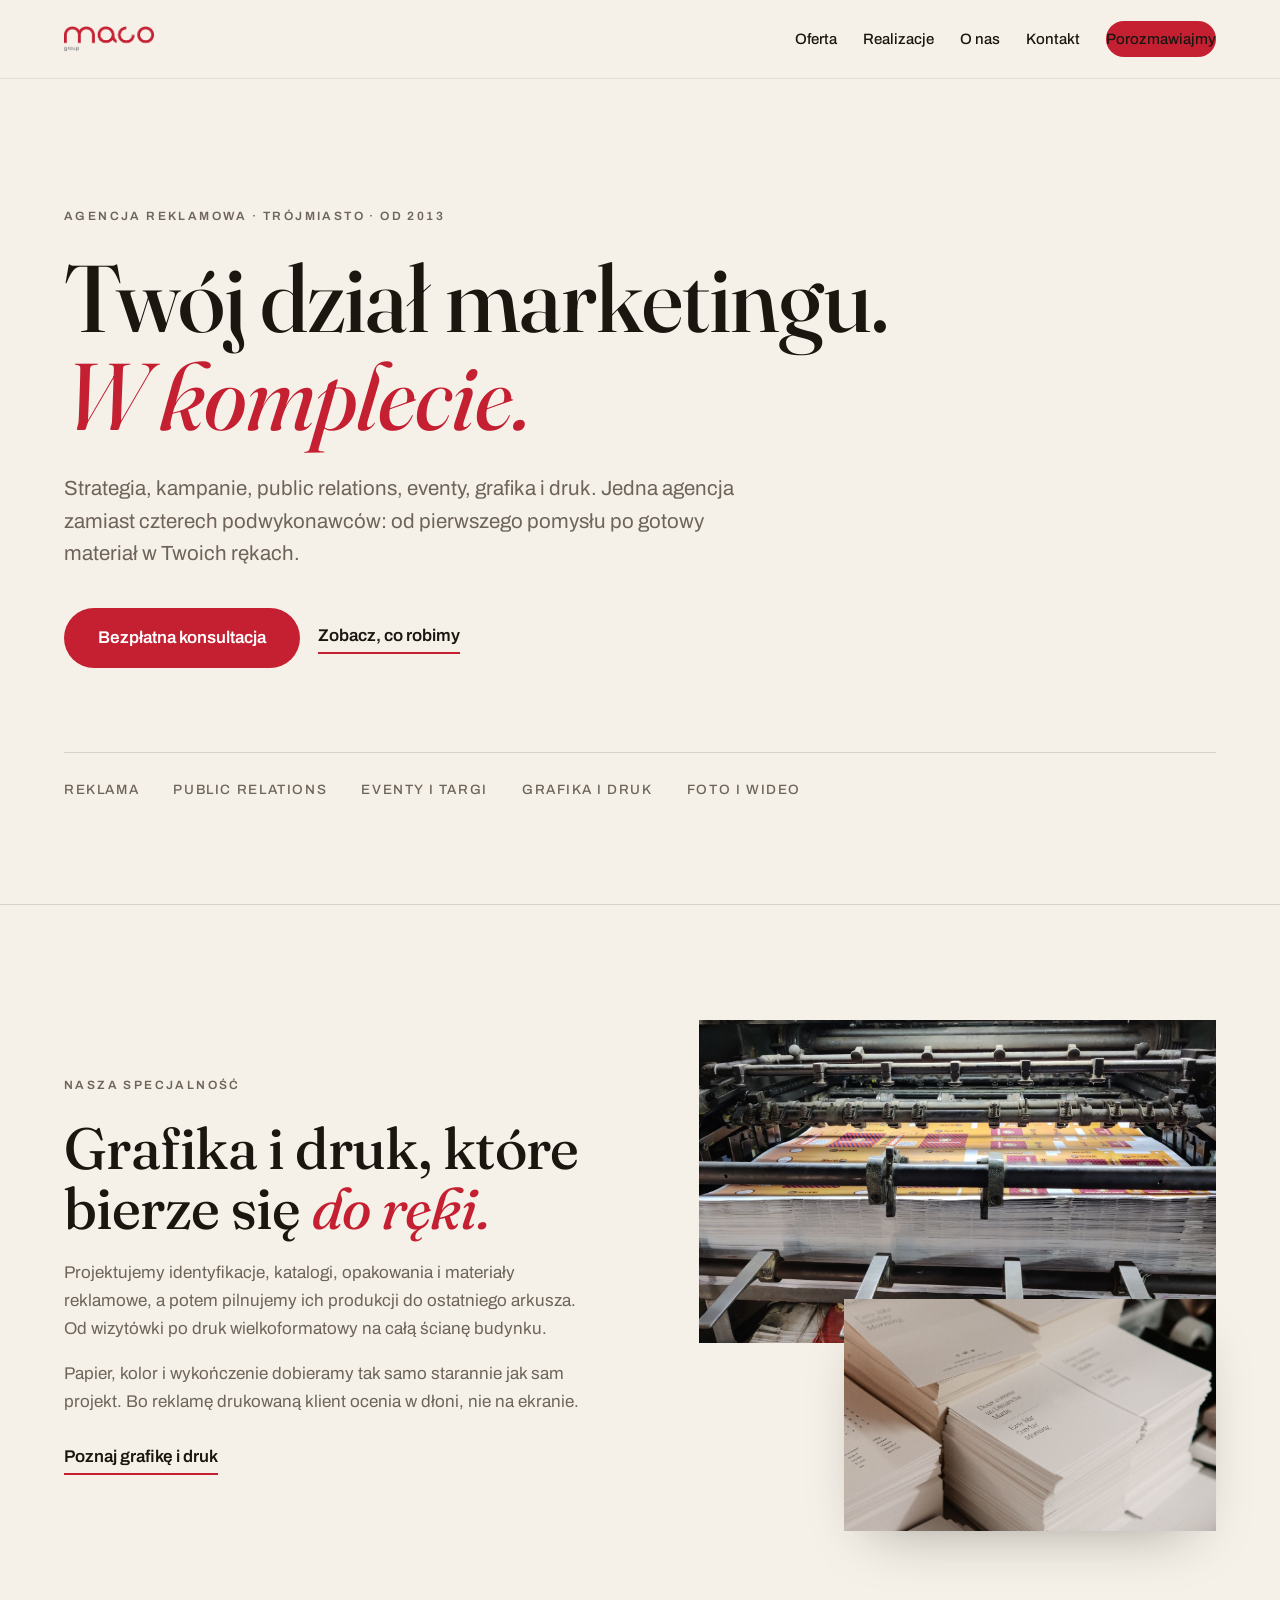
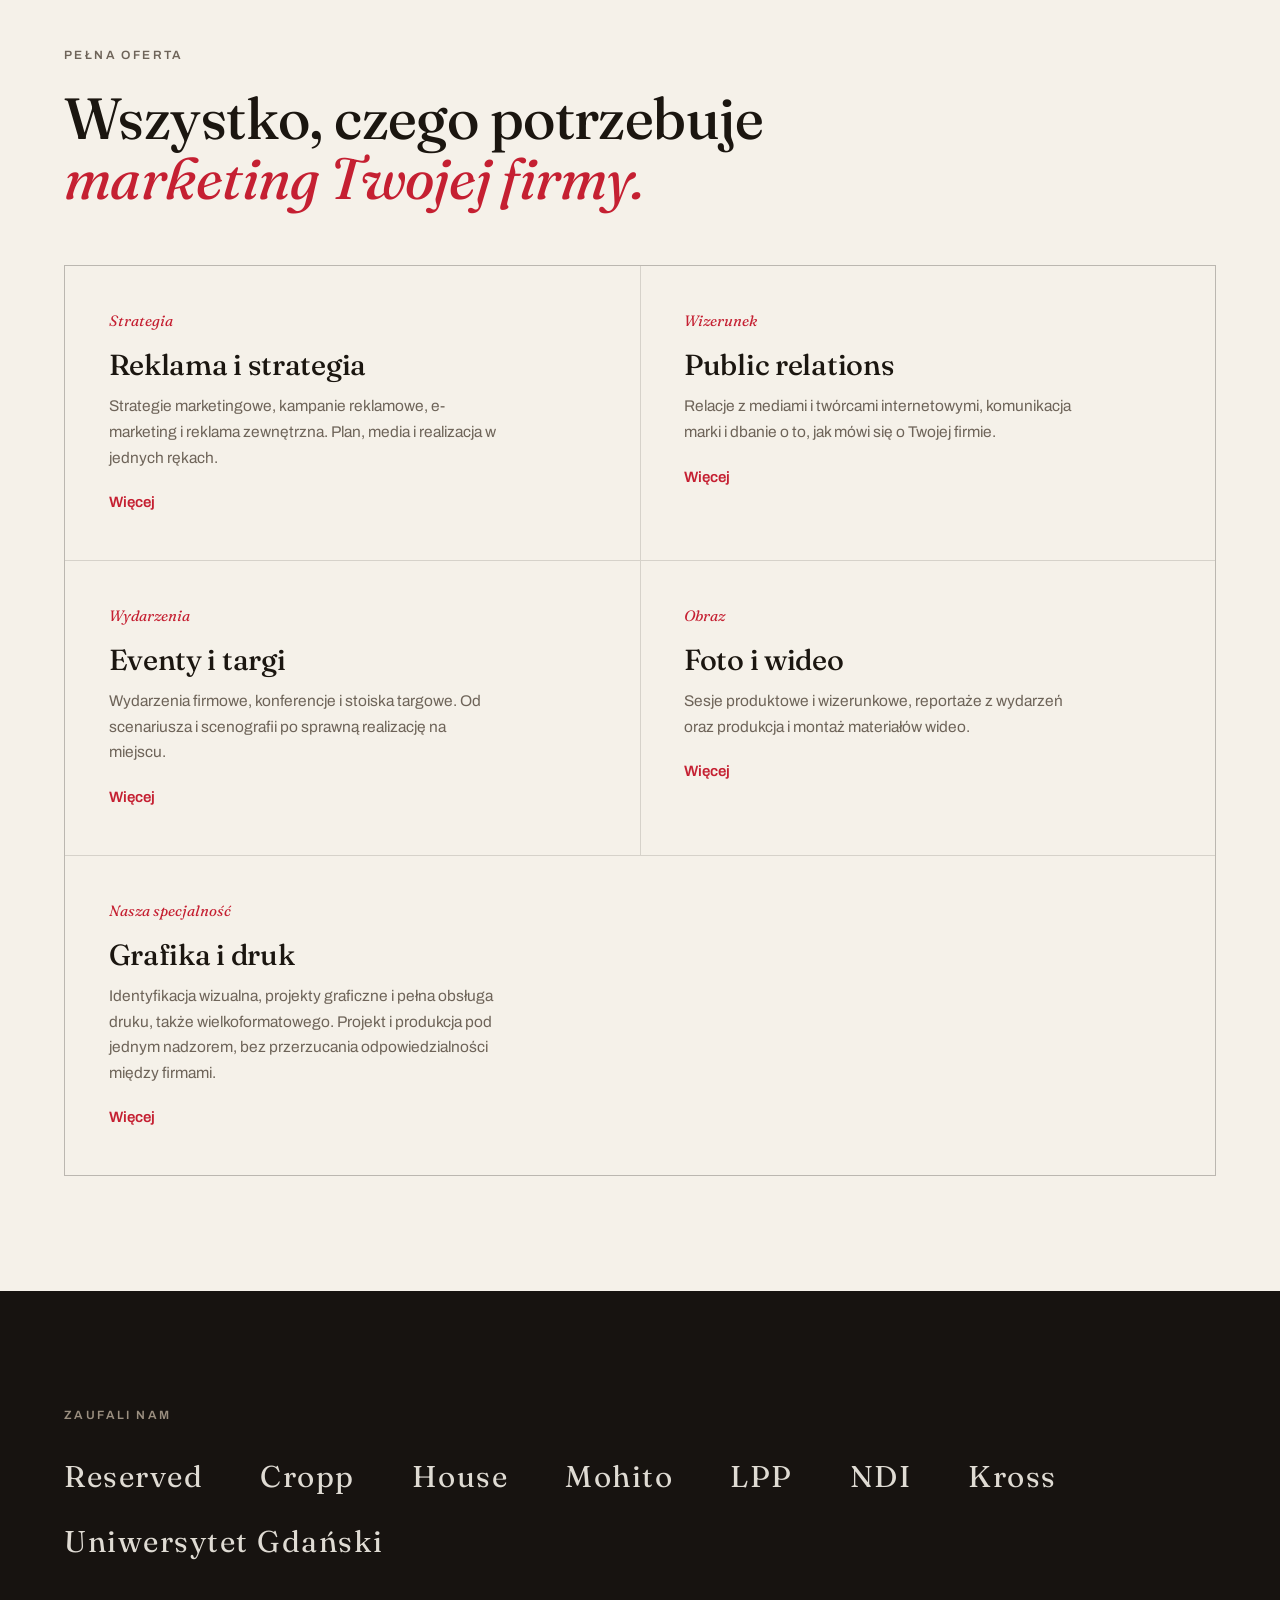
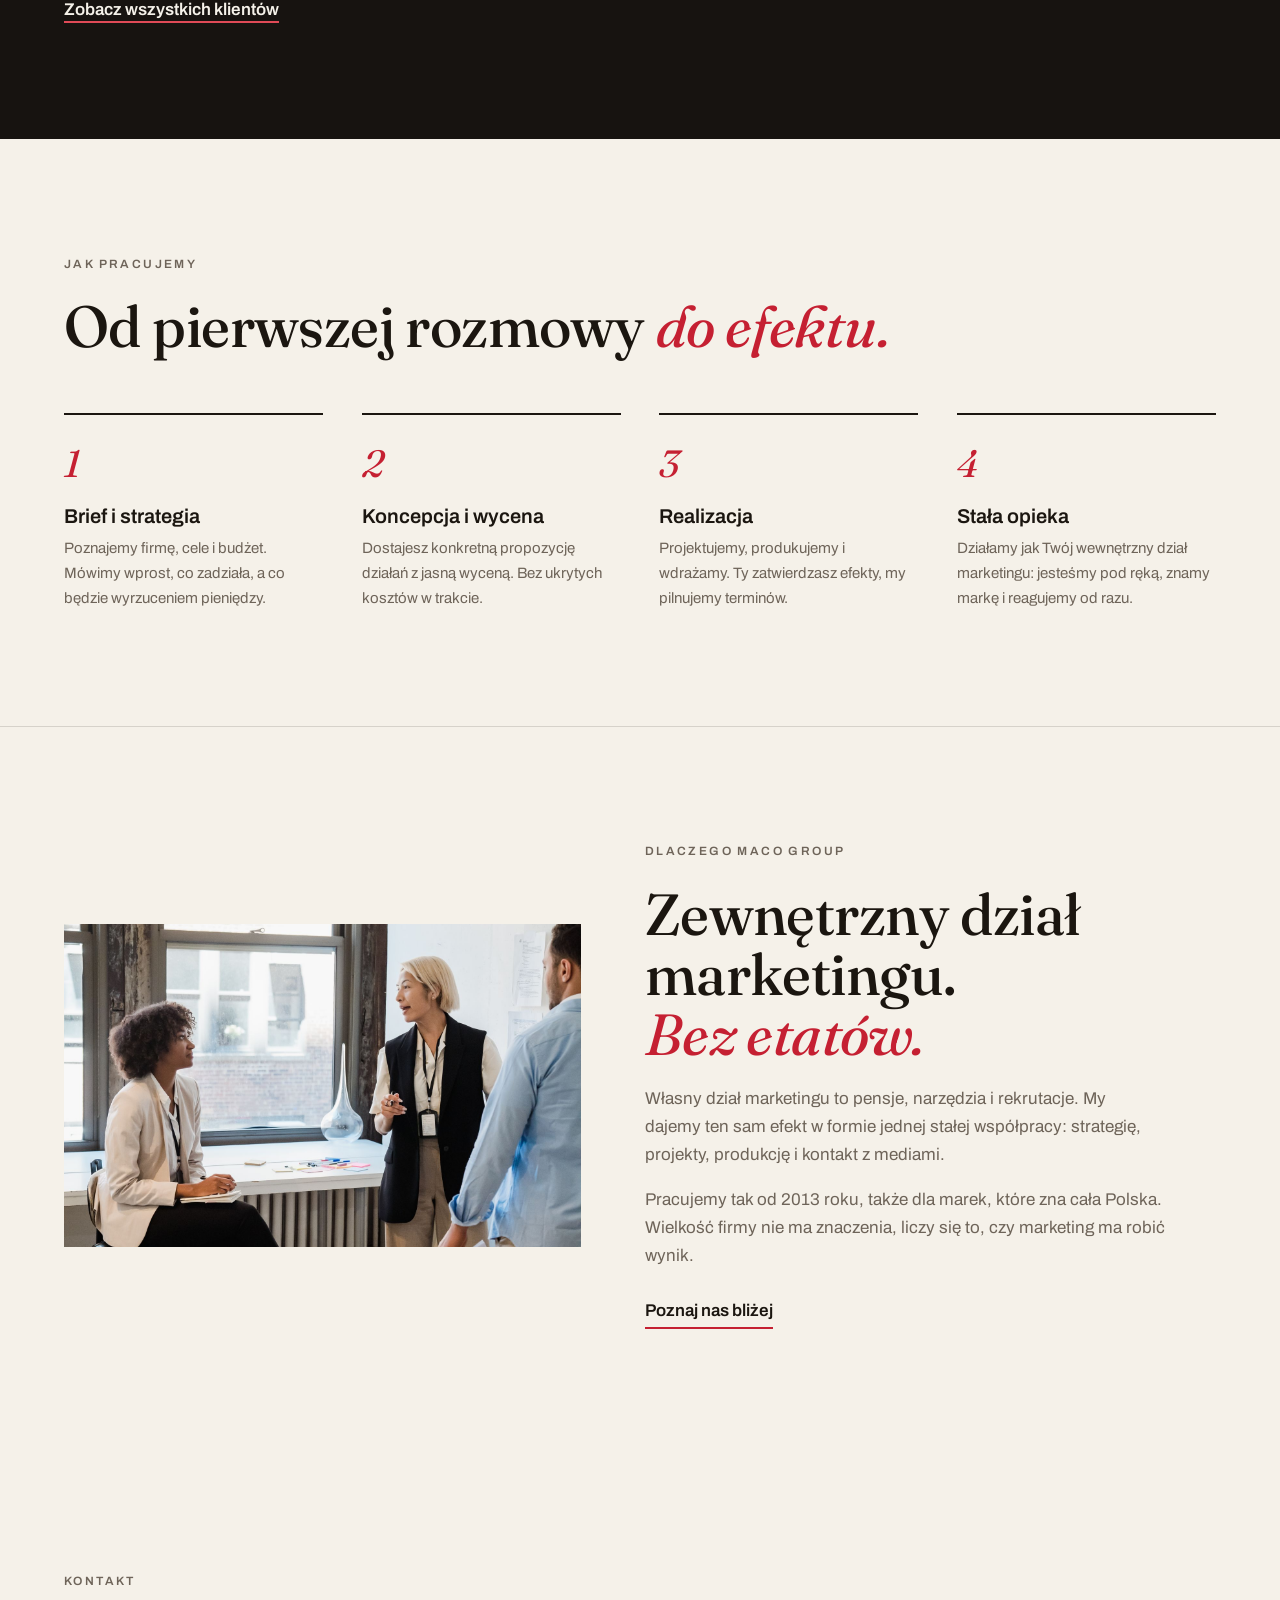
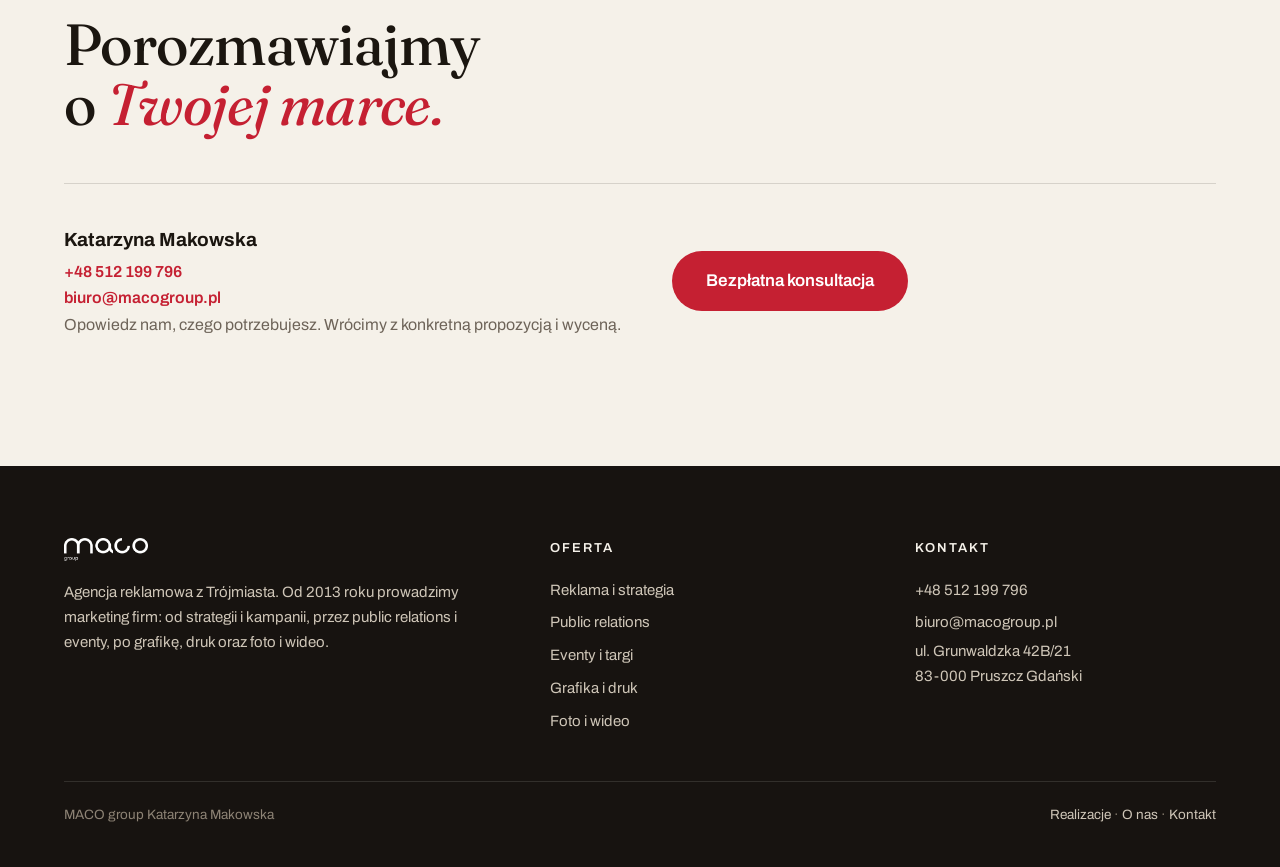
==== index.html @ fa829a68 "Strona demo: maco-group (custom editorial, 10 podstron)" ====
<!DOCTYPE html>
<html lang="pl">
<head>
<meta charset="utf-8">
<meta name="viewport" content="width=device-width, initial-scale=1">
<title>MACO group | Agencja reklamowa Trójmiasto | Twój dział marketingu</title>
<meta name="description" content="Agencja reklamowa z Trójmiasta, od 2013. Strategia, kampanie, public relations, eventy, grafika i druk, foto i wideo. Jedna agencja zamiast czterech podwykonawców.">
<link rel="icon" href="favicon.ico">
<link rel="preconnect" href="https://fonts.googleapis.com">
<link rel="preconnect" href="https://fonts.gstatic.com" crossorigin>
<link href="https://fonts.googleapis.com/css2?family=Archivo:wght@400;500;600;700&family=Fraunces:ital,opsz,wght@0,9..144,400..600;1,9..144,400..600&display=swap" rel="stylesheet">
<link rel="stylesheet" href="assets/style.css">
</head>
<body>
<header class="nav">
  <div class="wrap">
    <a class="logo" href="index.html" aria-label="MACO group, strona główna"><img src="img/logo.png" alt="MACO group"></a>
    <button class="burger" aria-label="Menu" aria-expanded="false"><span></span><span></span><span></span></button>
    <nav><a href="oferta.html">Oferta</a><a href="realizacje.html">Realizacje</a><a href="o-nas.html">O nas</a><a href="kontakt.html">Kontakt</a><a class="btn" href="kontakt.html">Porozmawiajmy</a></nav>
  </div>
</header>
<section class="hero">
  <div class="wrap">
    <p class="eyebrow">Agencja reklamowa · Trójmiasto · od 2013</p>
    <h1>Twój dział marketingu. <em>W komplecie.</em></h1>
    <p class="lead">Strategia, kampanie, public relations, eventy, grafika i druk. Jedna agencja zamiast czterech podwykonawców: od pierwszego pomysłu po gotowy materiał w Twoich rękach.</p>
    <div class="ctas">
      <a class="btn big" href="kontakt.html">Bezpłatna konsultacja</a>
      <a class="textlink" href="oferta.html">Zobacz, co robimy</a>
    </div>
    <div class="hero-meta">
      <span>Reklama</span><span>Public relations</span><span>Eventy i targi</span><span>Grafika i druk</span><span>Foto i wideo</span>
    </div>
  </div>
</section>

<hr class="rule">

<section>
  <div class="wrap split">
    <div class="txt">
      <p class="eyebrow r">Nasza specjalność</p>
      <h2 class="r">Grafika i druk, które bierze się <em>do ręki.</em></h2>
      <p class="r">Projektujemy identyfikacje, katalogi, opakowania i materiały reklamowe, a potem pilnujemy ich produkcji do ostatniego arkusza. Od wizytówki po druk wielkoformatowy na całą ścianę budynku.</p>
      <p class="r">Papier, kolor i wykończenie dobieramy tak samo starannie jak sam projekt. Bo reklamę drukowaną klient ocenia w dłoni, nie na ekranie.</p>
      <a class="textlink r" href="grafika-i-druk.html">Poznaj grafikę i druk</a>
    </div>
    <div class="stack2 r">
      <a class="imgbox img-wide" href="grafika-i-druk.html"><img src="img/flag-druk.jpg" alt="Maszyna offsetowa w trakcie druku kolorowych arkuszy"></a>
      <a class="imgbox img-wide" href="grafika-i-druk.html"><img src="img/wydruki.jpg" loading="lazy" alt="Sterty świeżo wydrukowanych materiałów w introligatorni"></a>
    </div>
  </div>
</section>

<section style="padding-top:0">
  <div class="wrap">
    <p class="eyebrow r">Pełna oferta</p>
    <h2 class="r">Wszystko, czego potrzebuje <em>marketing Twojej firmy.</em></h2>
    <div class="services">
      <div class="service r">
        <span class="k">Strategia</span>
        <h3><a href="reklama-i-strategia.html">Reklama i strategia</a></h3>
        <p>Strategie marketingowe, kampanie reklamowe, e-marketing i reklama zewnętrzna. Plan, media i realizacja w jednych rękach.</p>
        <a class="go" href="reklama-i-strategia.html">Więcej</a>
      </div>
      <div class="service r">
        <span class="k">Wizerunek</span>
        <h3><a href="public-relations.html">Public relations</a></h3>
        <p>Relacje z mediami i twórcami internetowymi, komunikacja marki i dbanie o to, jak mówi się o Twojej firmie.</p>
        <a class="go" href="public-relations.html">Więcej</a>
      </div>
      <div class="service r">
        <span class="k">Wydarzenia</span>
        <h3><a href="eventy-i-targi.html">Eventy i targi</a></h3>
        <p>Wydarzenia firmowe, konferencje i stoiska targowe. Od scenariusza i scenografii po sprawną realizację na miejscu.</p>
        <a class="go" href="eventy-i-targi.html">Więcej</a>
      </div>
      <div class="service r">
        <span class="k">Obraz</span>
        <h3><a href="foto-i-wideo.html">Foto i wideo</a></h3>
        <p>Sesje produktowe i wizerunkowe, reportaże z wydarzeń oraz produkcja i montaż materiałów wideo.</p>
        <a class="go" href="foto-i-wideo.html">Więcej</a>
      </div>
      <div class="service wide r">
        <span class="k">Nasza specjalność</span>
        <h3><a href="grafika-i-druk.html">Grafika i druk</a></h3>
        <p>Identyfikacja wizualna, projekty graficzne i pełna obsługa druku, także wielkoformatowego. Projekt i produkcja pod jednym nadzorem, bez przerzucania odpowiedzialności między firmami.</p>
        <a class="go" href="grafika-i-druk.html">Więcej</a>
      </div>
    </div>
  </div>
</section>

<section class="dark">
  <div class="wrap">
    <p class="eyebrow r">Zaufali nam</p>
    <div class="clients-line r">
      <span>Reserved</span><span>Cropp</span><span>House</span><span>Mohito</span><span>LPP</span><span>NDI</span><span>Kross</span><span>Uniwersytet Gdański</span>
    </div>
    <a class="textlink r" href="realizacje.html">Zobacz wszystkich klientów</a>
  </div>
</section>

<section>
  <div class="wrap">
    <p class="eyebrow r">Jak pracujemy</p>
    <h2 class="r">Od pierwszej rozmowy <em>do efektu.</em></h2>
    <div class="steps">
      <div class="step r"><i>1</i><h3>Brief i strategia</h3><p>Poznajemy firmę, cele i budżet. Mówimy wprost, co zadziała, a co będzie wyrzuceniem pieniędzy.</p></div>
      <div class="step r"><i>2</i><h3>Koncepcja i wycena</h3><p>Dostajesz konkretną propozycję działań z jasną wyceną. Bez ukrytych kosztów w trakcie.</p></div>
      <div class="step r"><i>3</i><h3>Realizacja</h3><p>Projektujemy, produkujemy i wdrażamy. Ty zatwierdzasz efekty, my pilnujemy terminów.</p></div>
      <div class="step r"><i>4</i><h3>Stała opieka</h3><p>Działamy jak Twój wewnętrzny dział marketingu: jesteśmy pod ręką, znamy markę i reagujemy od razu.</p></div>
    </div>
  </div>
</section>

<hr class="rule">

<section>
  <div class="wrap split rev">
    <div class="imgbox img-wide r"><img src="img/zespol.jpg" loading="lazy" alt="Zespół podczas pracy nad projektem przy wspólnym stole"></div>
    <div class="txt">
      <p class="eyebrow r">Dlaczego MACO group</p>
      <h2 class="r">Zewnętrzny dział marketingu. <em>Bez etatów.</em></h2>
      <p class="r">Własny dział marketingu to pensje, narzędzia i rekrutacje. My dajemy ten sam efekt w formie jednej stałej współpracy: strategię, projekty, produkcję i kontakt z mediami.</p>
      <p class="r">Pracujemy tak od 2013 roku, także dla marek, które zna cała Polska. Wielkość firmy nie ma znaczenia, liczy się to, czy marketing ma robić wynik.</p>
      <a class="textlink r" href="o-nas.html">Poznaj nas bliżej</a>
    </div>
  </div>
</section>

<section class="cta-band">
  <div class="wrap">
    <p class="eyebrow r">Kontakt</p>
    <h2 class="r">Porozmawiajmy o <em>Twojej marce.</em></h2>
    <div class="cta-card r">
      <div class="cta-person">
        <b>Katarzyna Makowska</b>
        <a href="tel:+48512199796">+48 512 199 796</a><br>
        <a href="mailto:biuro@macogroup.pl">biuro@macogroup.pl</a><br>
        <span>Opowiedz nam, czego potrzebujesz. Wrócimy z konkretną propozycją i wyceną.</span>
      </div>
      <a class="btn big" href="kontakt.html">Bezpłatna konsultacja</a>
    </div>
  </div>
</section>
<footer>
  <div class="wrap">
    <div class="f-grid">
      <div>
        <img src="img/logo-biale.png" alt="MACO group">
        <p>Agencja reklamowa z Trójmiasta. Od 2013 roku prowadzimy marketing firm: od strategii i kampanii, przez public relations i eventy, po grafikę, druk oraz foto i wideo.</p>
      </div>
      <div>
        <h4>Oferta</h4>
        <a href="reklama-i-strategia.html">Reklama i strategia</a>
        <a href="public-relations.html">Public relations</a>
        <a href="eventy-i-targi.html">Eventy i targi</a>
        <a href="grafika-i-druk.html">Grafika i druk</a>
        <a href="foto-i-wideo.html">Foto i wideo</a>
      </div>
      <div>
        <h4>Kontakt</h4>
        <a href="tel:+48512199796">+48 512 199 796</a>
        <a href="mailto:biuro@macogroup.pl">biuro@macogroup.pl</a>
        <p>ul. Grunwaldzka 42B/21<br>83-000 Pruszcz Gdański</p>
      </div>
    </div>
    <div class="f-bottom">
      <span>MACO group Katarzyna Makowska</span>
      <span><a href="realizacje.html" style="display:inline">Realizacje</a> · <a href="o-nas.html" style="display:inline">O nas</a> · <a href="kontakt.html" style="display:inline">Kontakt</a></span>
    </div>
  </div>
</footer>
<script src="assets/main.js"></script>
</body>
</html>
---- assets/style.css ----
/* MACO group · Editorial Print · custom 2026 */
:root{
  --paper:#F5F1E9; --paper2:#EDE7DA; --ink:#1B1610; --muted:#6E6459;
  --red:#C52032; --red-deep:#A31424; --dark:#171310; --dark2:#221C15;
  --line:rgba(27,22,16,.14); --line-soft:rgba(27,22,16,.08);
  --sans:"Archivo",-apple-system,"Helvetica Neue",Arial,sans-serif;
  --serif:"Fraunces",Palatino,Georgia,serif;
  --pad:clamp(20px,5vw,72px);
}
*{box-sizing:border-box}
html{scroll-behavior:smooth}
@media (prefers-reduced-motion: reduce){ html{scroll-behavior:auto} }
body{
  margin:0; background:var(--paper); color:var(--ink);
  font-family:var(--sans); font-size:17px; line-height:1.65;
  -webkit-font-smoothing:antialiased;
}
img{max-width:100%; display:block}
a{color:inherit; text-decoration:none}
::selection{background:var(--red); color:#fff}

/* ── typografia ── */
h1,h2,h3{font-family:var(--serif); font-weight:480; line-height:1.04; letter-spacing:-.01em; margin:0}
h1{font-size:clamp(44px,7.4vw,100px); text-wrap:balance}
h2{font-size:clamp(32px,4.6vw,58px); text-wrap:balance}
h3{font-size:clamp(22px,2.6vw,29px); line-height:1.15}
h1 em,h2 em{font-style:italic; color:var(--red); font-weight:440}
.eyebrow{
  font-size:12px; font-weight:600; letter-spacing:.2em; text-transform:uppercase;
  color:var(--muted); margin:0 0 22px;
}
.eyebrow b{color:var(--red); font-weight:600}
.lead{font-size:clamp(18px,1.6vw,21px); color:var(--muted); line-height:1.6; max-width:56ch}
p{margin:0 0 1em}

/* ── layout ── */
.wrap{max-width:1280px; margin:0 auto; padding-left:var(--pad); padding-right:var(--pad)}
section{padding:clamp(56px,9vw,120px) 0}
.rule{border:0; border-top:1px solid var(--line); margin:0}

/* ── nav ── */
.nav{
  position:sticky; top:0; z-index:50; background:rgba(245,241,233,.92);
  backdrop-filter:blur(10px); border-bottom:1px solid var(--line-soft);
}
.nav .wrap{display:flex; align-items:center; gap:28px; height:78px}
.nav .logo img{height:26px; width:auto}
.nav nav{display:flex; gap:26px; margin-left:auto; align-items:center}
.nav nav a{font-size:15px; font-weight:500; color:var(--ink); position:relative; padding:6px 0}
.nav nav a:after{content:""; position:absolute; left:0; bottom:0; height:2px; width:0; background:var(--red); transition:width .25s}
.nav nav a:hover:after,.nav nav a[aria-current]:after{width:100%}
.btn{
  display:inline-block; background:var(--red); color:#fff; font-weight:600; font-size:15px;
  padding:13px 26px; border-radius:999px; transition:background .2s, transform .2s;
}
.btn:hover{background:var(--red-deep); transform:translateY(-1px)}
.btn.big{font-size:17px; padding:16px 34px}
.btn.ghost{background:transparent; color:var(--ink); border:1.5px solid var(--ink)}
.btn.ghost:hover{background:var(--ink); color:var(--paper)}
.textlink{font-weight:600; border-bottom:2px solid var(--red); padding-bottom:2px; transition:color .2s}
.textlink:hover{color:var(--red)}
.burger{display:none; margin-left:auto; background:none; border:0; cursor:pointer; padding:10px}
.burger span{display:block; width:26px; height:2px; background:var(--ink); margin:6px 0; transition:.25s}

/* ── hero ── */
.hero{padding:clamp(64px,10vw,140px) 0 clamp(56px,8vw,110px)}
.hero .lead{margin:26px 0 38px}
.hero .ctas{display:flex; gap:18px; align-items:center; flex-wrap:wrap}
.hero-meta{
  display:flex; flex-wrap:wrap; gap:10px 34px; margin-top:clamp(48px,7vw,84px);
  padding-top:26px; border-top:1px solid var(--line);
  font-size:13.5px; letter-spacing:.12em; text-transform:uppercase; color:var(--muted); font-weight:500;
}

/* pageheady podstron */
.pagehead{padding:clamp(52px,8vw,104px) 0 clamp(40px,6vw,72px)}
.pagehead .lead{margin-top:24px}

/* ── sekcja flagowa / editorial split ── */
.split{display:grid; grid-template-columns:1.05fr .95fr; gap:clamp(28px,5vw,72px); align-items:center}
.split.rev{grid-template-columns:.95fr 1.05fr}
.split .txt h2{margin:14px 0 20px}
.split .txt p{color:var(--muted); max-width:52ch}
.split .txt .textlink{display:inline-block; margin-top:10px}
.imgbox{overflow:hidden; background:var(--paper2)}
.imgbox img{width:100%; height:100%; object-fit:cover; transition:transform .8s ease}
a.imgbox:hover img{transform:scale(1.03)}
.img-tall{aspect-ratio:4/4.6}
.img-wide{aspect-ratio:16/10}
.img-caption{font-size:13px; color:var(--muted); margin-top:10px; letter-spacing:.04em}
.stack2{display:grid; gap:clamp(16px,2.5vw,28px)}
.stack2 .imgbox:last-child{width:72%; justify-self:end; margin-top:-14%; box-shadow:0 24px 60px -28px rgba(27,22,16,.4)}

/* ── karty usług ── */
.services{display:grid; grid-template-columns:repeat(2,1fr); gap:1px; background:var(--line); border:1px solid var(--line); margin-top:clamp(36px,5vw,56px)}
.service{
  background:var(--paper); padding:clamp(26px,3.4vw,44px); position:relative;
  transition:background .25s;
}
.service:hover{background:var(--paper2)}
.service .k{font-family:var(--serif); font-style:italic; font-size:15px; color:var(--red); display:block; margin-bottom:14px}
.service h3{margin-bottom:12px}
.service p{color:var(--muted); font-size:15.5px; margin:0 0 18px; max-width:44ch}
.service .go{font-weight:600; font-size:15px; color:var(--red)}
.service.wide{grid-column:1/-1}

/* ── ciemny pas klientów ── */
.dark{background:var(--dark); color:var(--paper)}
.dark .eyebrow{color:#9b8f80}
.dark h2 em{color:#E04A57}
.clients-line{
  display:flex; flex-wrap:wrap; gap:.5em 1.9em; font-family:var(--serif);
  font-size:clamp(19px,2.4vw,30px); letter-spacing:.05em; margin:26px 0 30px;
}
.clients-line span{opacity:.9}
.dark .textlink{border-color:#E04A57; color:var(--paper)}
.dark .textlink:hover{color:#E04A57}

/* ── proces ── */
.steps{display:grid; grid-template-columns:repeat(4,1fr); gap:clamp(20px,3vw,40px); margin-top:clamp(36px,5vw,56px)}
.step{border-top:2px solid var(--ink); padding-top:18px}
.step i{font-family:var(--serif); font-style:italic; font-size:clamp(26px,3vw,38px); color:var(--red); display:block; margin-bottom:10px}
.step h3{font-size:20px; font-family:var(--sans); font-weight:600; letter-spacing:0; margin-bottom:8px}
.step p{font-size:15px; color:var(--muted); margin:0}

/* ── listy zakresu (podstrony usług) ── */
.scope{display:grid; grid-template-columns:repeat(2,1fr); gap:clamp(24px,4vw,56px); margin-top:12px}
.scope-list{list-style:none; margin:0; padding:0}
.scope-list li{
  padding:16px 0 16px 34px; border-bottom:1px solid var(--line-soft); position:relative;
  font-size:16.5px;
}
.scope-list li:before{
  content:""; position:absolute; left:2px; top:24px; width:16px; height:2px; background:var(--red);
}
.scope-list li b{font-weight:600}
.scope-list li small{display:block; color:var(--muted); font-size:14.5px; margin-top:2px}

/* galeria editorial na podstronach */
.gal2{display:grid; grid-template-columns:1.2fr .8fr; gap:clamp(16px,2.5vw,28px); align-items:start}
.gal3{display:grid; grid-template-columns:repeat(3,1fr); gap:clamp(14px,2vw,24px)}
.gal2 .imgbox:nth-child(2){margin-top:clamp(28px,5vw,64px)}

/* ── siatka logotypów (realizacje) ── */
.logo-grid{display:grid; grid-template-columns:repeat(auto-fill,minmax(170px,1fr)); gap:1px; background:var(--line-soft); border:1px solid var(--line-soft); margin-top:clamp(32px,5vw,52px)}
.logo-cell{background:var(--paper); padding:26px 20px; display:flex; align-items:center; justify-content:center; min-height:118px}
.logo-cell img{
  max-height:56px; width:auto; max-width:82%;
  filter:grayscale(1); opacity:.62; mix-blend-mode:multiply; transition:filter .3s, opacity .3s;
}
.logo-cell:hover img{filter:grayscale(0); opacity:1}

/* ── pas CTA ── */
.cta-band{padding:clamp(70px,10vw,130px) 0}
.cta-band h2{max-width:14ch}
.cta-card{
  margin-top:clamp(32px,5vw,48px); display:flex; flex-wrap:wrap; gap:clamp(22px,4vw,56px);
  align-items:center; border-top:1px solid var(--line); padding-top:clamp(26px,4vw,40px);
}
.cta-person{font-size:16px}
.cta-person b{display:block; font-size:19px; margin-bottom:4px}
.cta-person a{color:var(--red); font-weight:600}
.cta-person span{color:var(--muted)}

/* ── kontakt ── */
.contact-grid{display:grid; grid-template-columns:repeat(auto-fit,minmax(260px,1fr)); gap:clamp(18px,3vw,28px); margin-top:clamp(32px,5vw,48px)}
.contact-card{border:1px solid var(--line); padding:clamp(24px,3vw,36px); background:rgba(255,255,255,.35)}
.contact-card .t{font-size:12px; letter-spacing:.18em; text-transform:uppercase; color:var(--muted); font-weight:600; margin-bottom:14px}
.contact-card b{font-size:19px; display:block; margin-bottom:6px}
.contact-card a{color:var(--red); font-weight:600; font-size:17px}
.contact-card p{color:var(--muted); font-size:15.5px; margin:6px 0 0}

/* ── stopka ── */
footer{background:var(--dark); color:#CFC6B8; font-size:15px}
footer .wrap{padding-top:clamp(48px,7vw,72px); padding-bottom:40px}
.f-grid{display:grid; grid-template-columns:1.4fr 1fr 1fr; gap:clamp(28px,5vw,64px)}
footer img{height:24px; width:auto; margin-bottom:18px}
footer h4{color:var(--paper); font-size:13px; letter-spacing:.16em; text-transform:uppercase; margin:0 0 14px; font-weight:600}
footer a{display:block; padding:4px 0; color:#CFC6B8}
footer a:hover{color:#fff}
.f-bottom{border-top:1px solid rgba(245,241,233,.12); margin-top:44px; padding-top:22px; display:flex; flex-wrap:wrap; gap:10px 30px; justify-content:space-between; font-size:13.5px; color:#8d8375}

/* ── reveal ── */
.r{opacity:0; transform:translateY(18px); transition:opacity .7s ease, transform .7s ease}
.r.in{opacity:1; transform:none}
@media (prefers-reduced-motion: reduce){ .r{opacity:1; transform:none; transition:none} }

/* ── responsywność ── */
@media (max-width: 940px){
  .split,.split.rev{grid-template-columns:1fr}
  .steps{grid-template-columns:repeat(2,1fr)}
  .scope{grid-template-columns:1fr}
  .gal2{grid-template-columns:1fr}
  .gal3{grid-template-columns:1fr 1fr}
  .f-grid{grid-template-columns:1fr 1fr}
}
@media (max-width: 720px){
  .nav nav{
    display:none; position:fixed; inset:78px 0 0 0; background:var(--paper);
    flex-direction:column; gap:0; padding:20px var(--pad); margin:0; overflow:auto;
  }
  .nav nav.open{display:flex}
  .nav nav a{font-size:22px; font-family:var(--serif); padding:16px 0; border-bottom:1px solid var(--line-soft)}
  .nav nav a:after{display:none}
  .nav nav .btn{margin-top:22px; text-align:center; font-size:17px}
  .burger{display:block}
  .services{grid-template-columns:1fr}
  .steps{grid-template-columns:1fr}
  .gal3{grid-template-columns:1fr}
  .f-grid{grid-template-columns:1fr}
  .stack2 .imgbox:last-child{width:86%; margin-top:-10%}
}
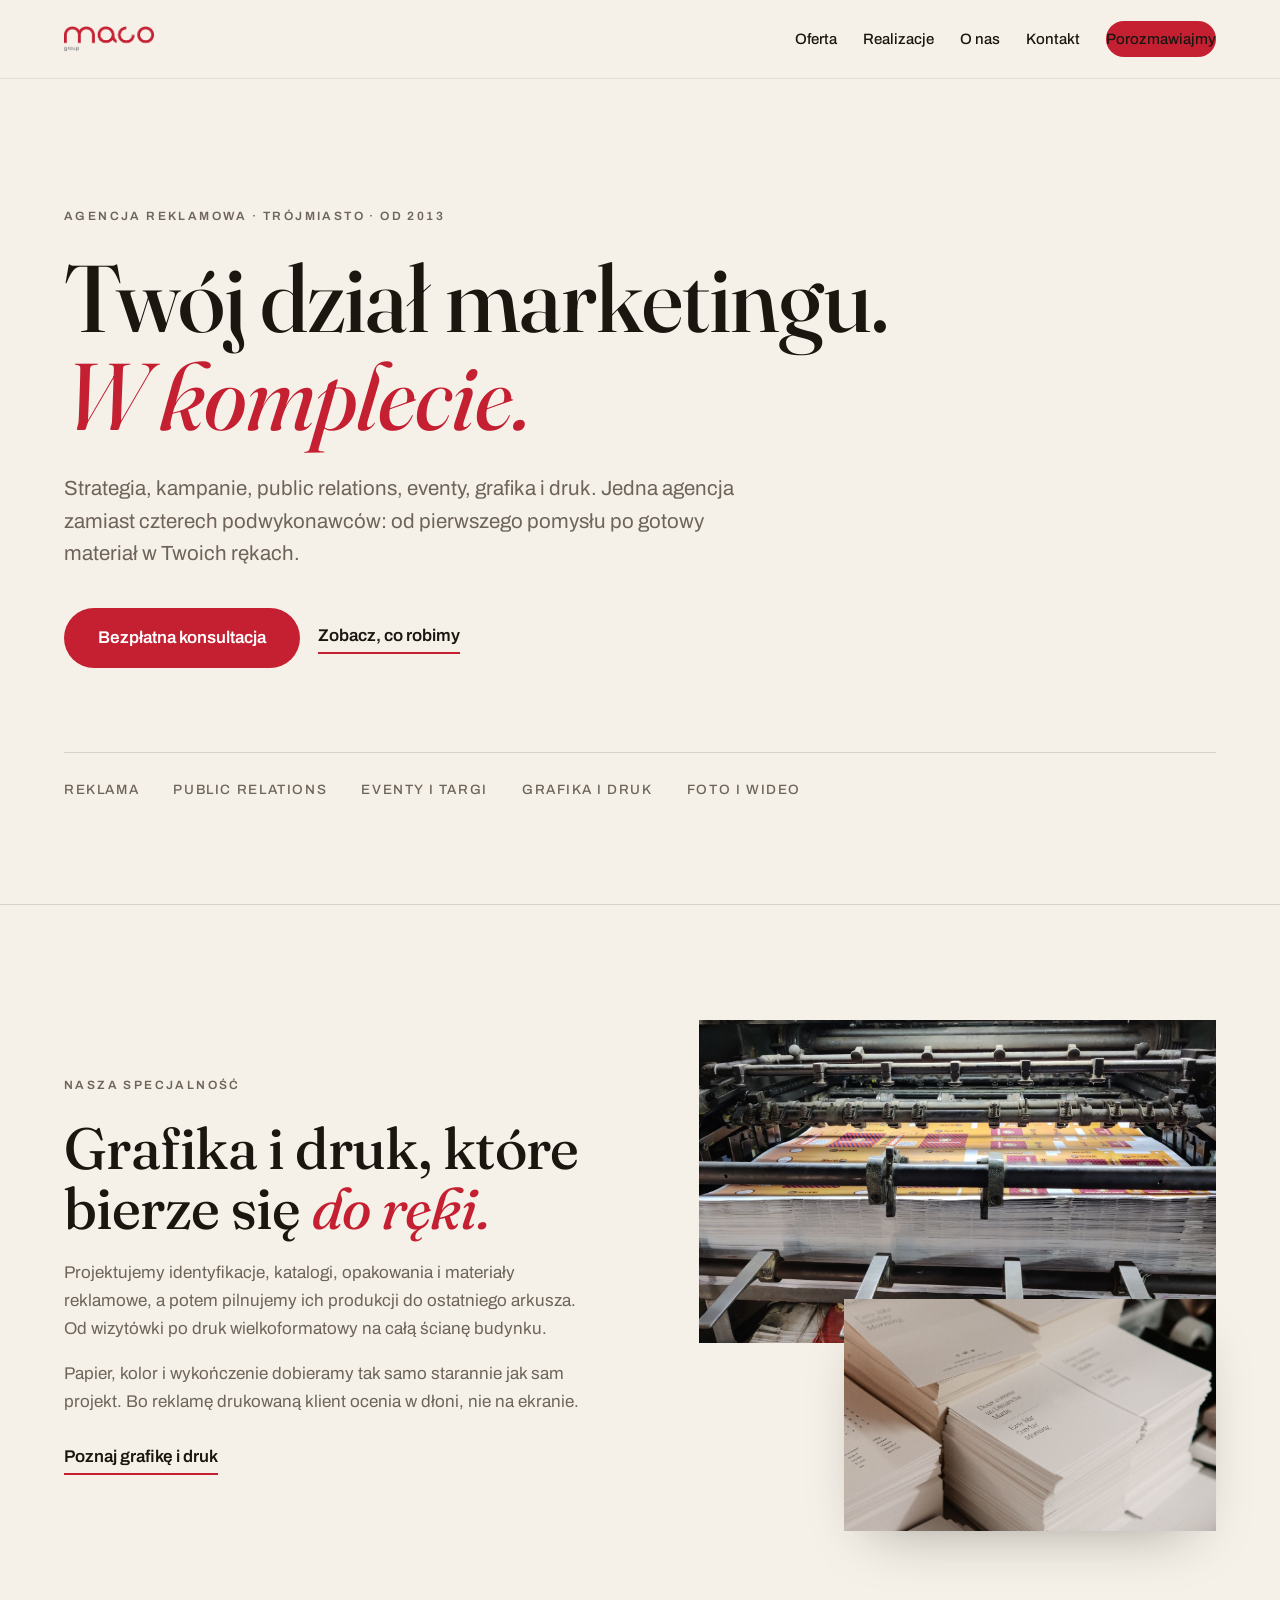
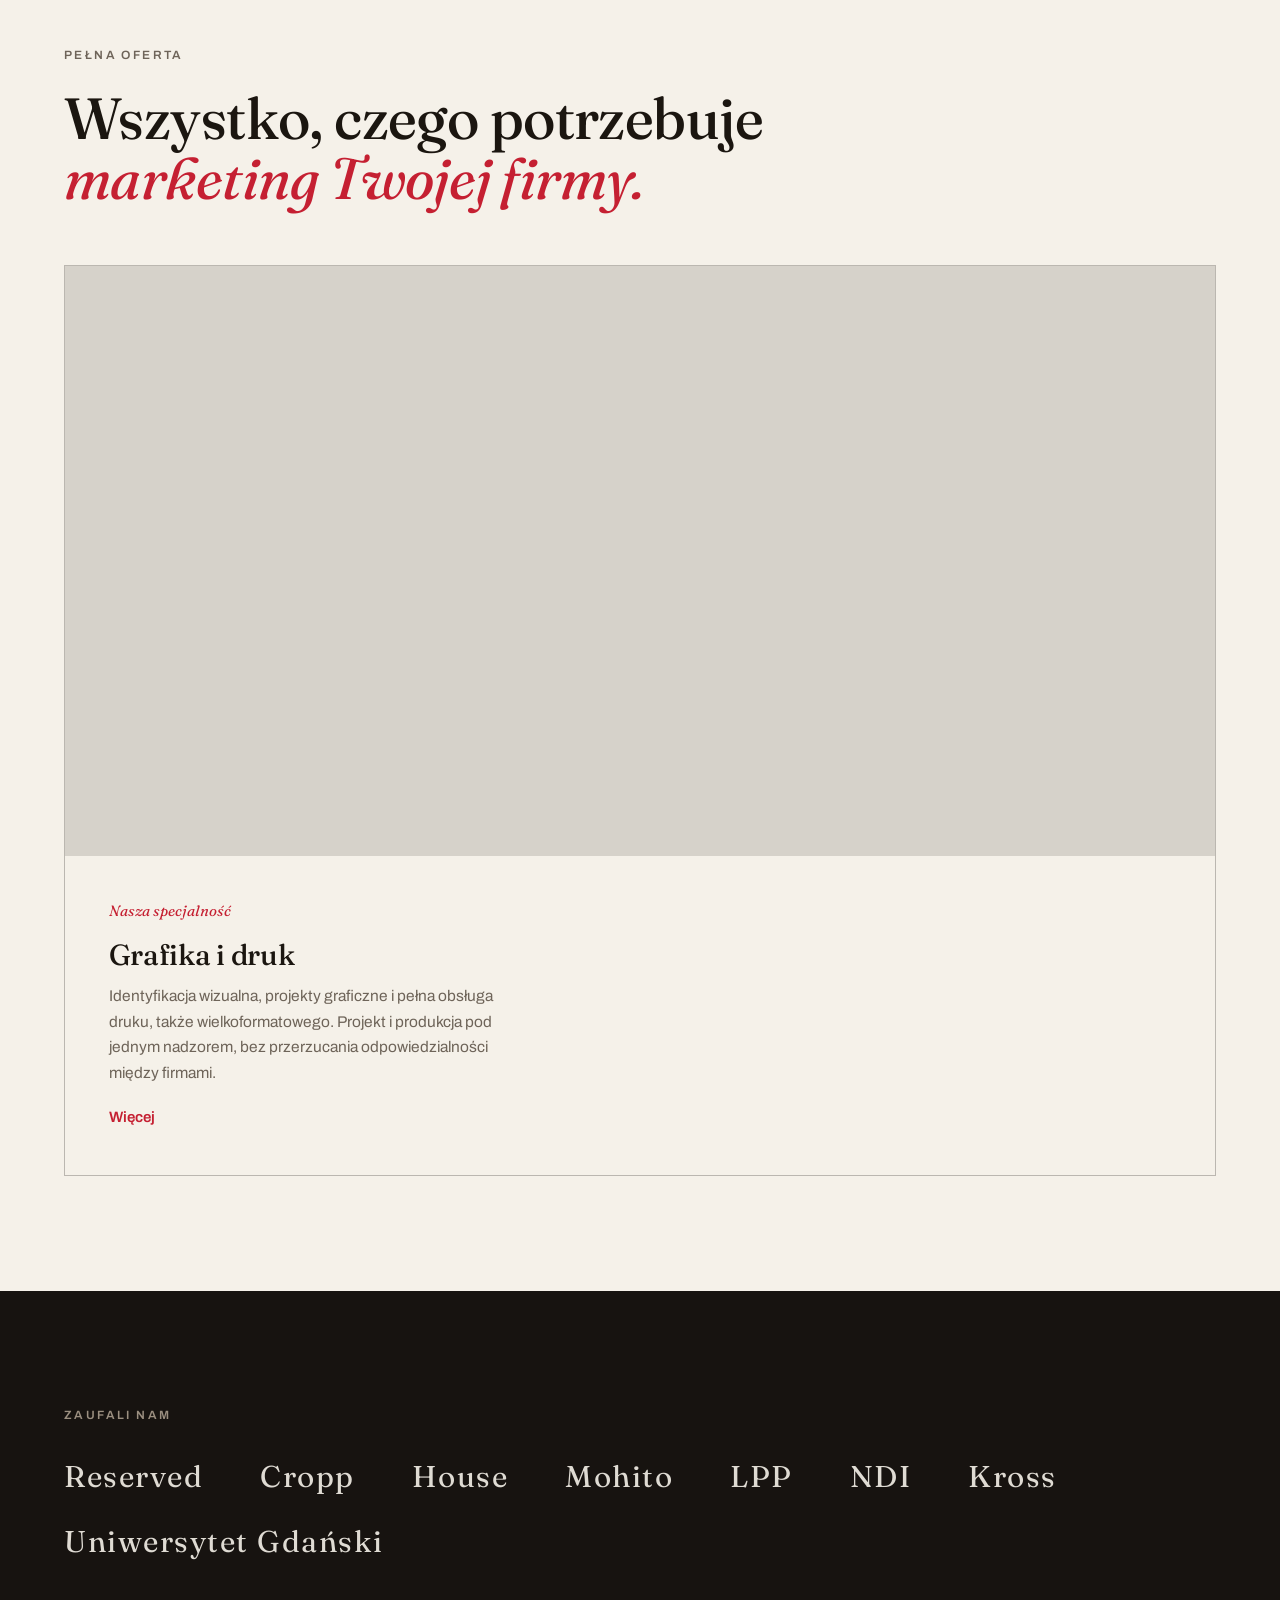
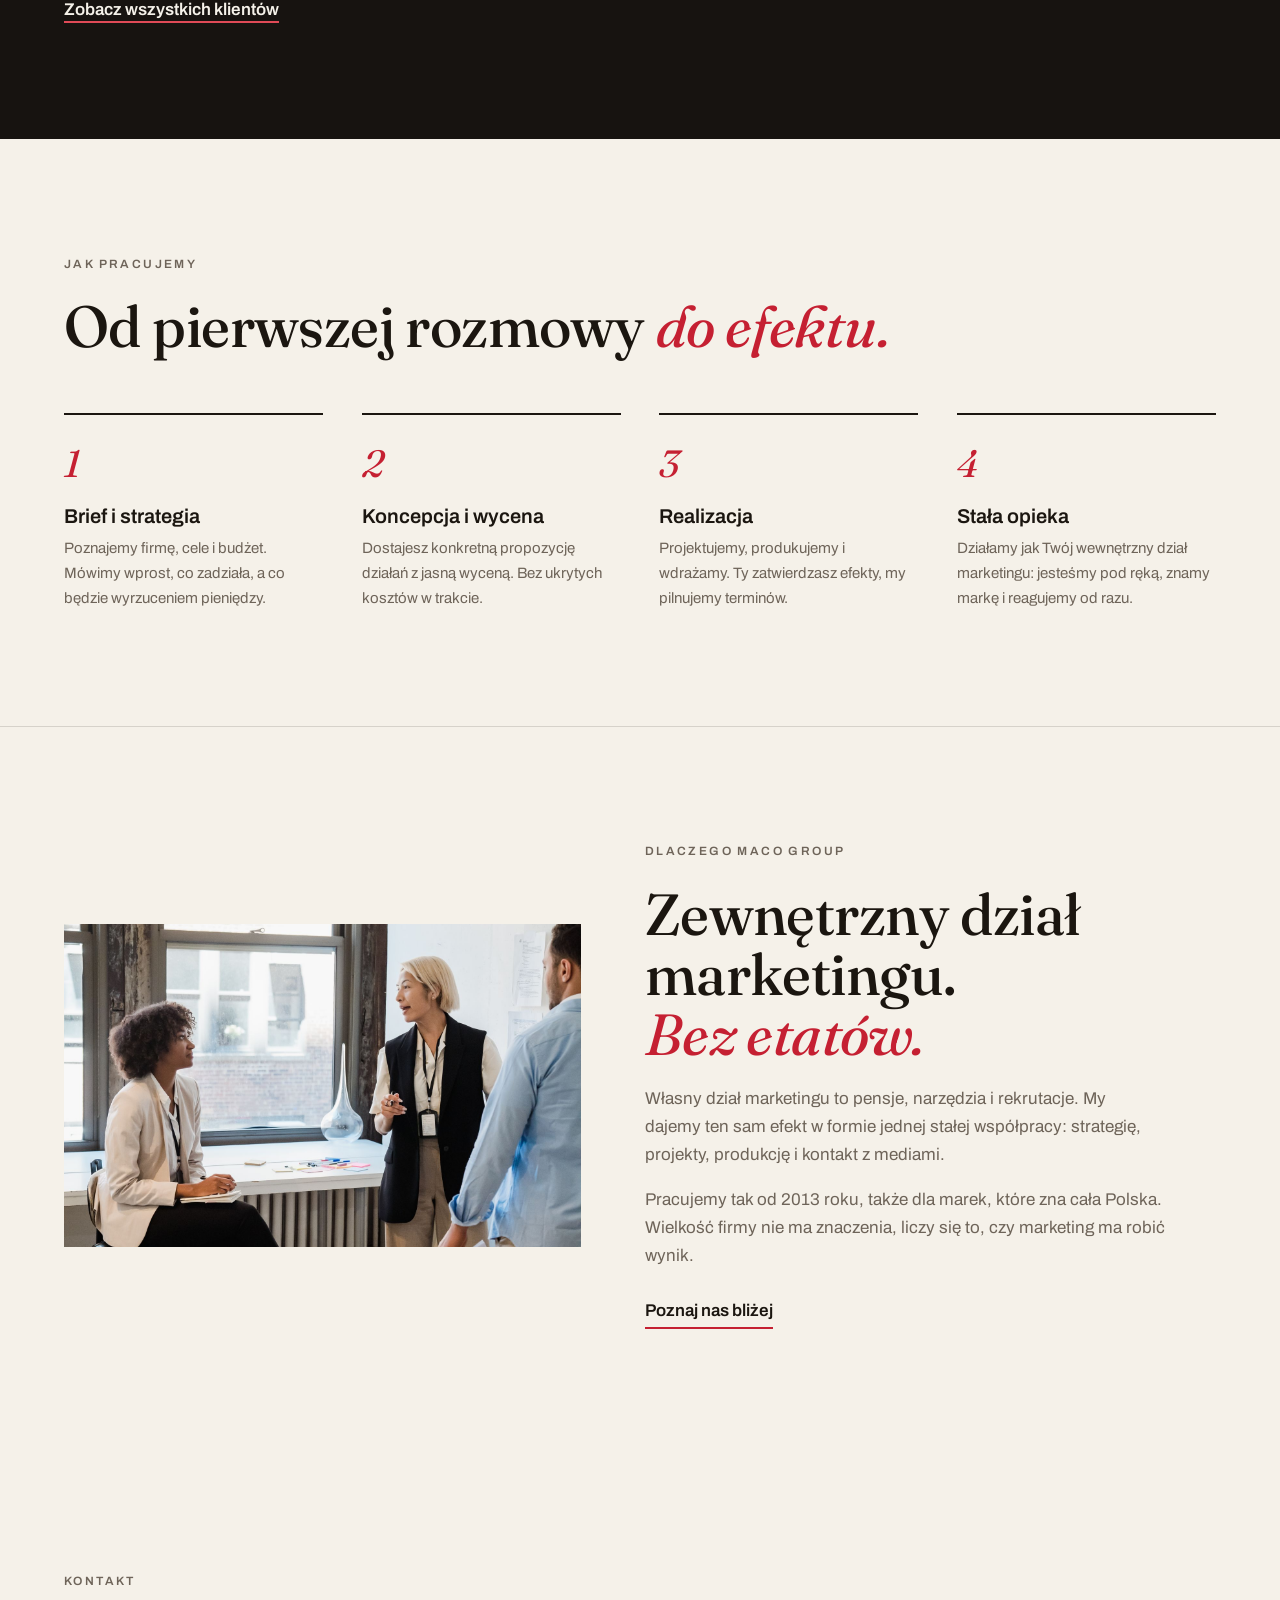
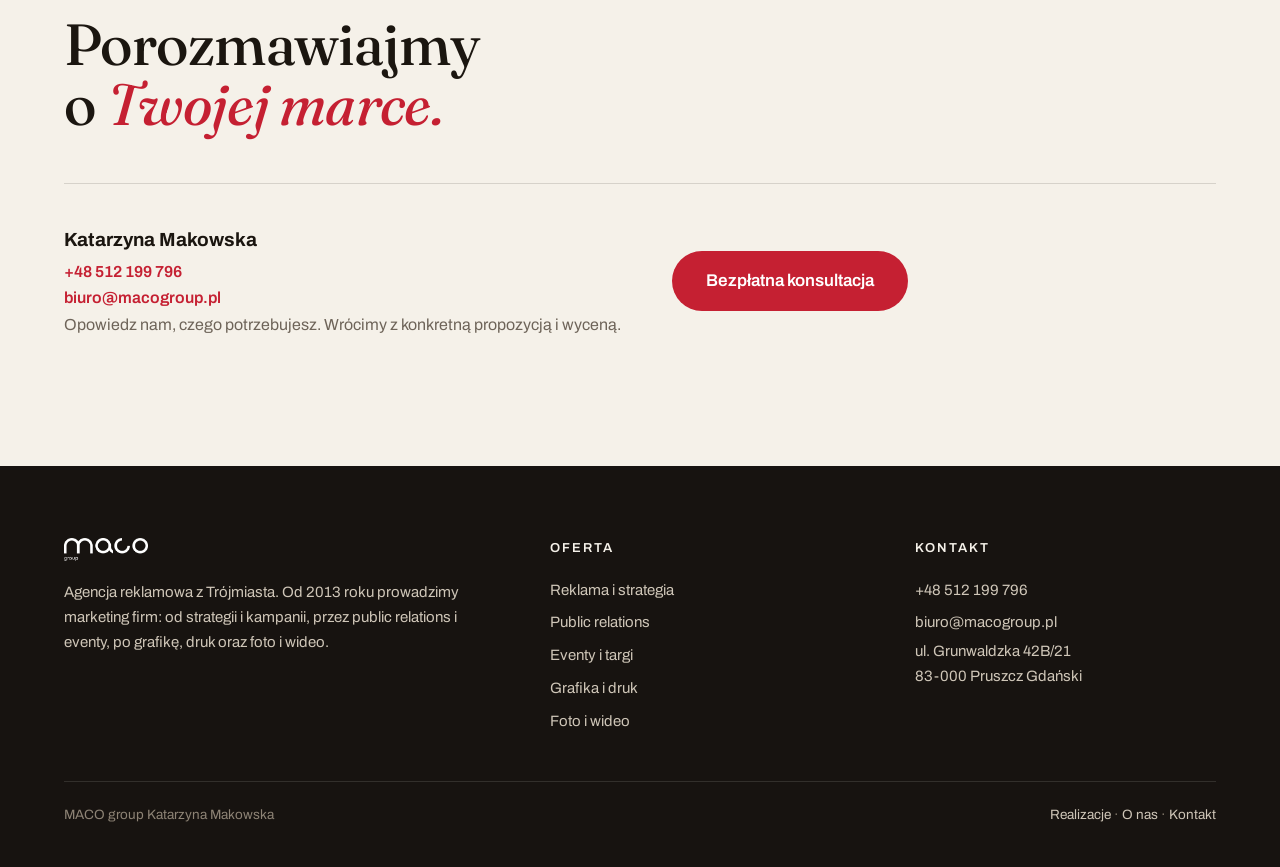
==== commit 172bce5e: "deploy: znacznik wersji fa829a68d974" ====
--- a/index.html
+++ b/index.html
@@ -10,6 +10,7 @@
 <link rel="preconnect" href="https://fonts.gstatic.com" crossorigin>
 <link href="https://fonts.googleapis.com/css2?family=Archivo:wght@400;500;600;700&family=Fraunces:ital,opsz,wght@0,9..144,400..600;1,9..144,400..600&display=swap" rel="stylesheet">
 <link rel="stylesheet" href="assets/style.css">
+<meta name="nb-deploy" content="fa829a68d974">
 </head>
 <body>
 <header class="nav">
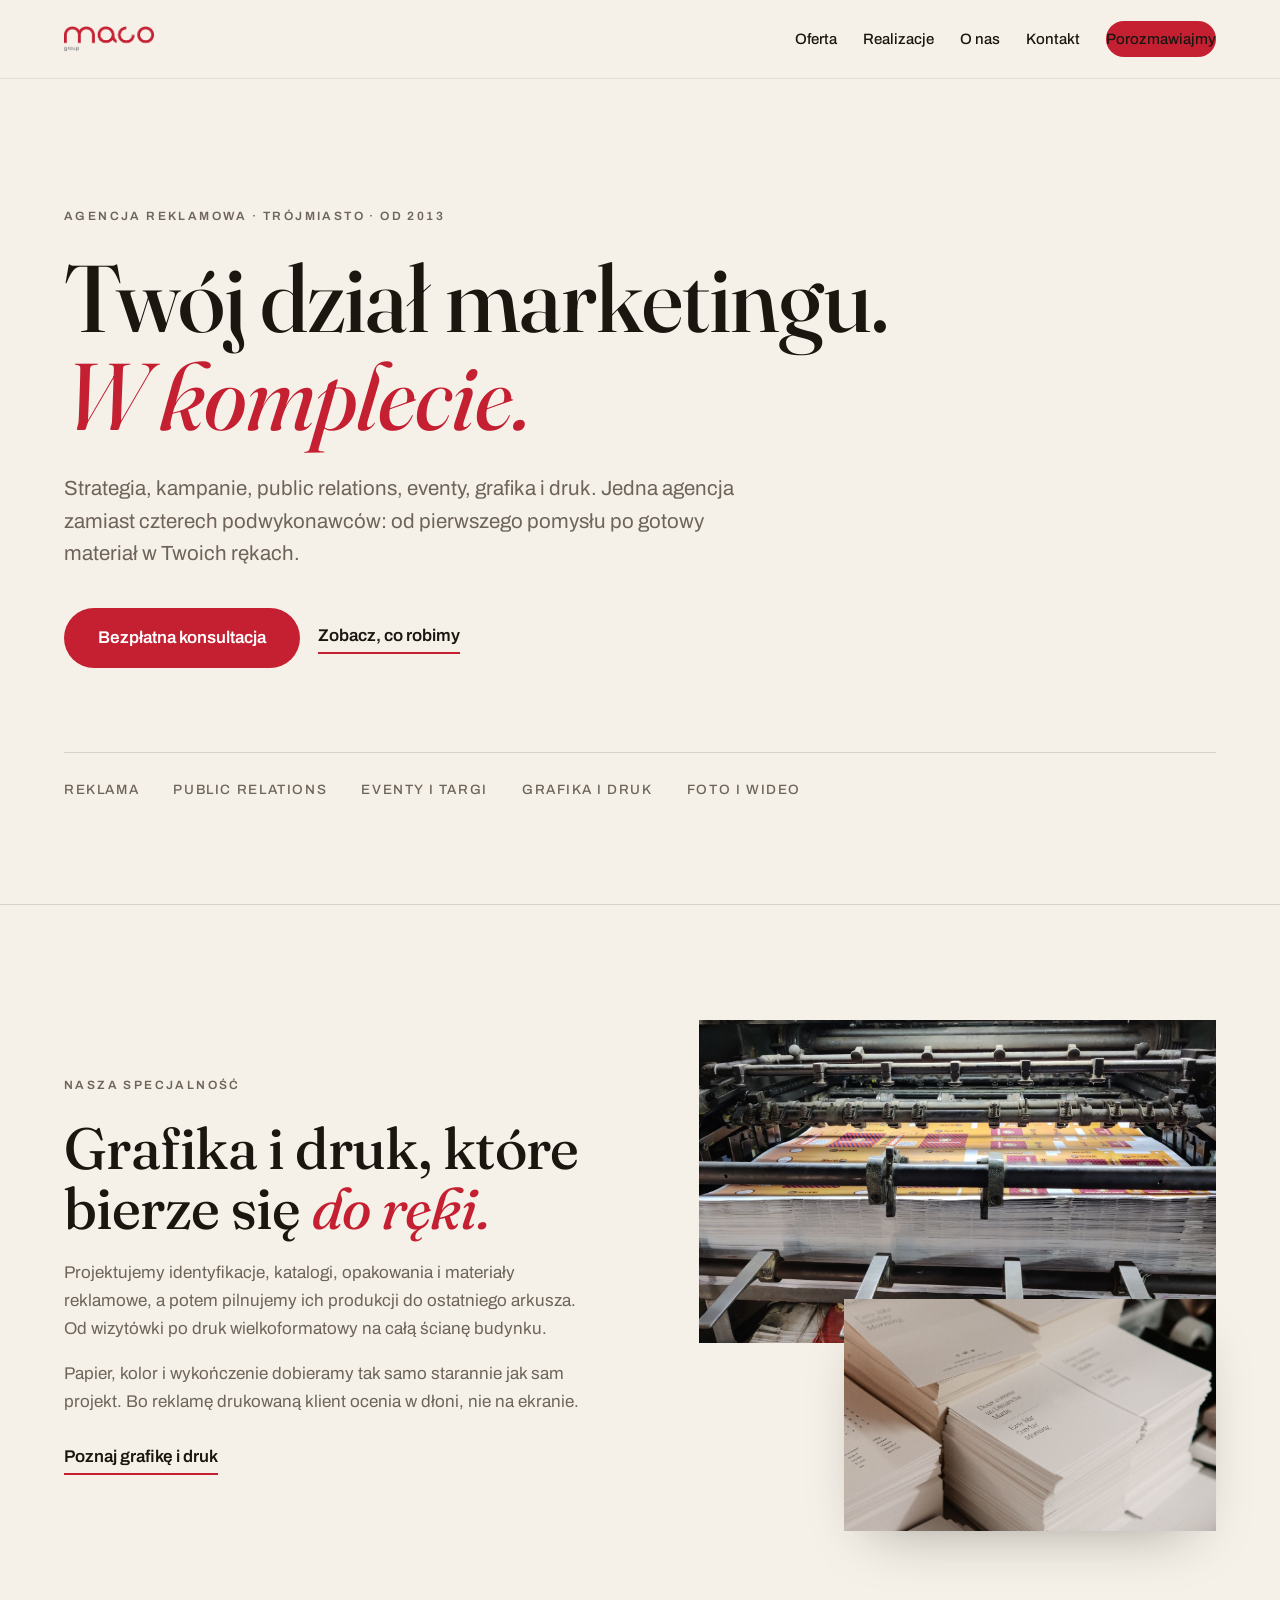
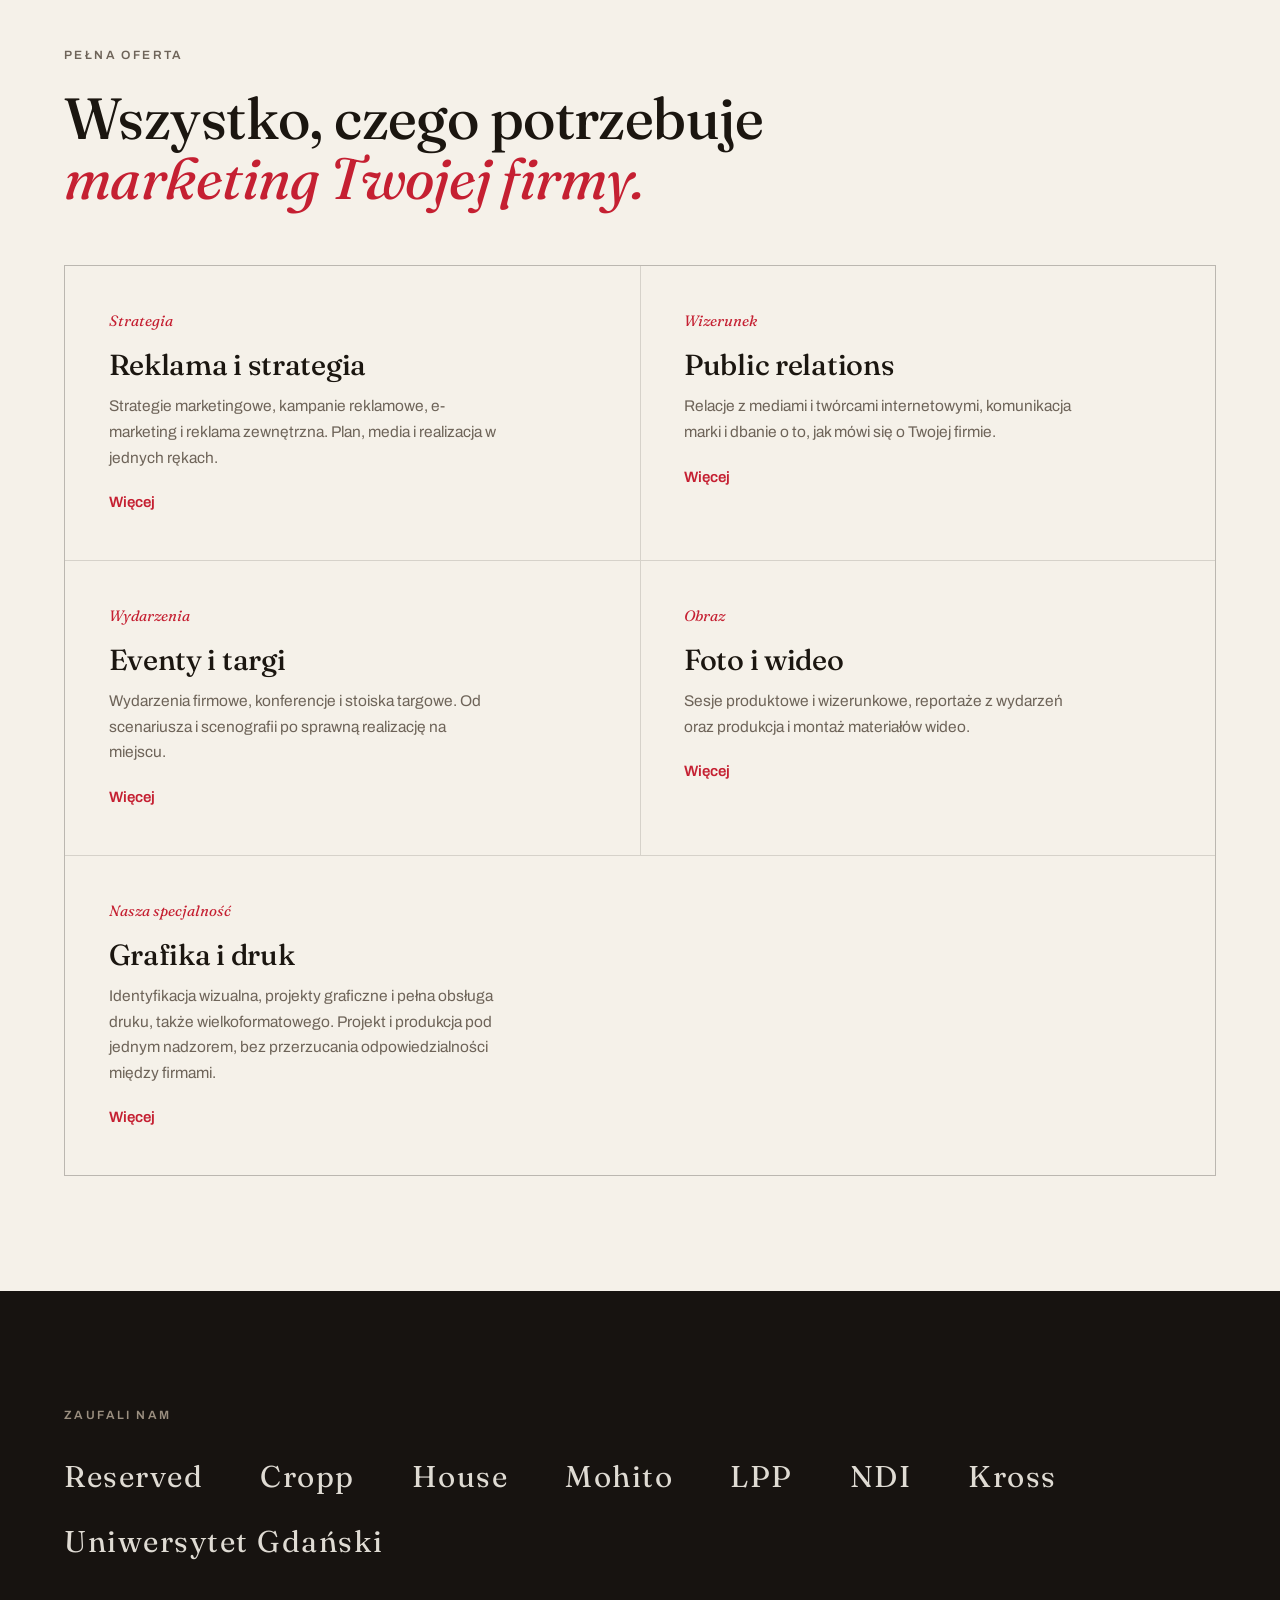
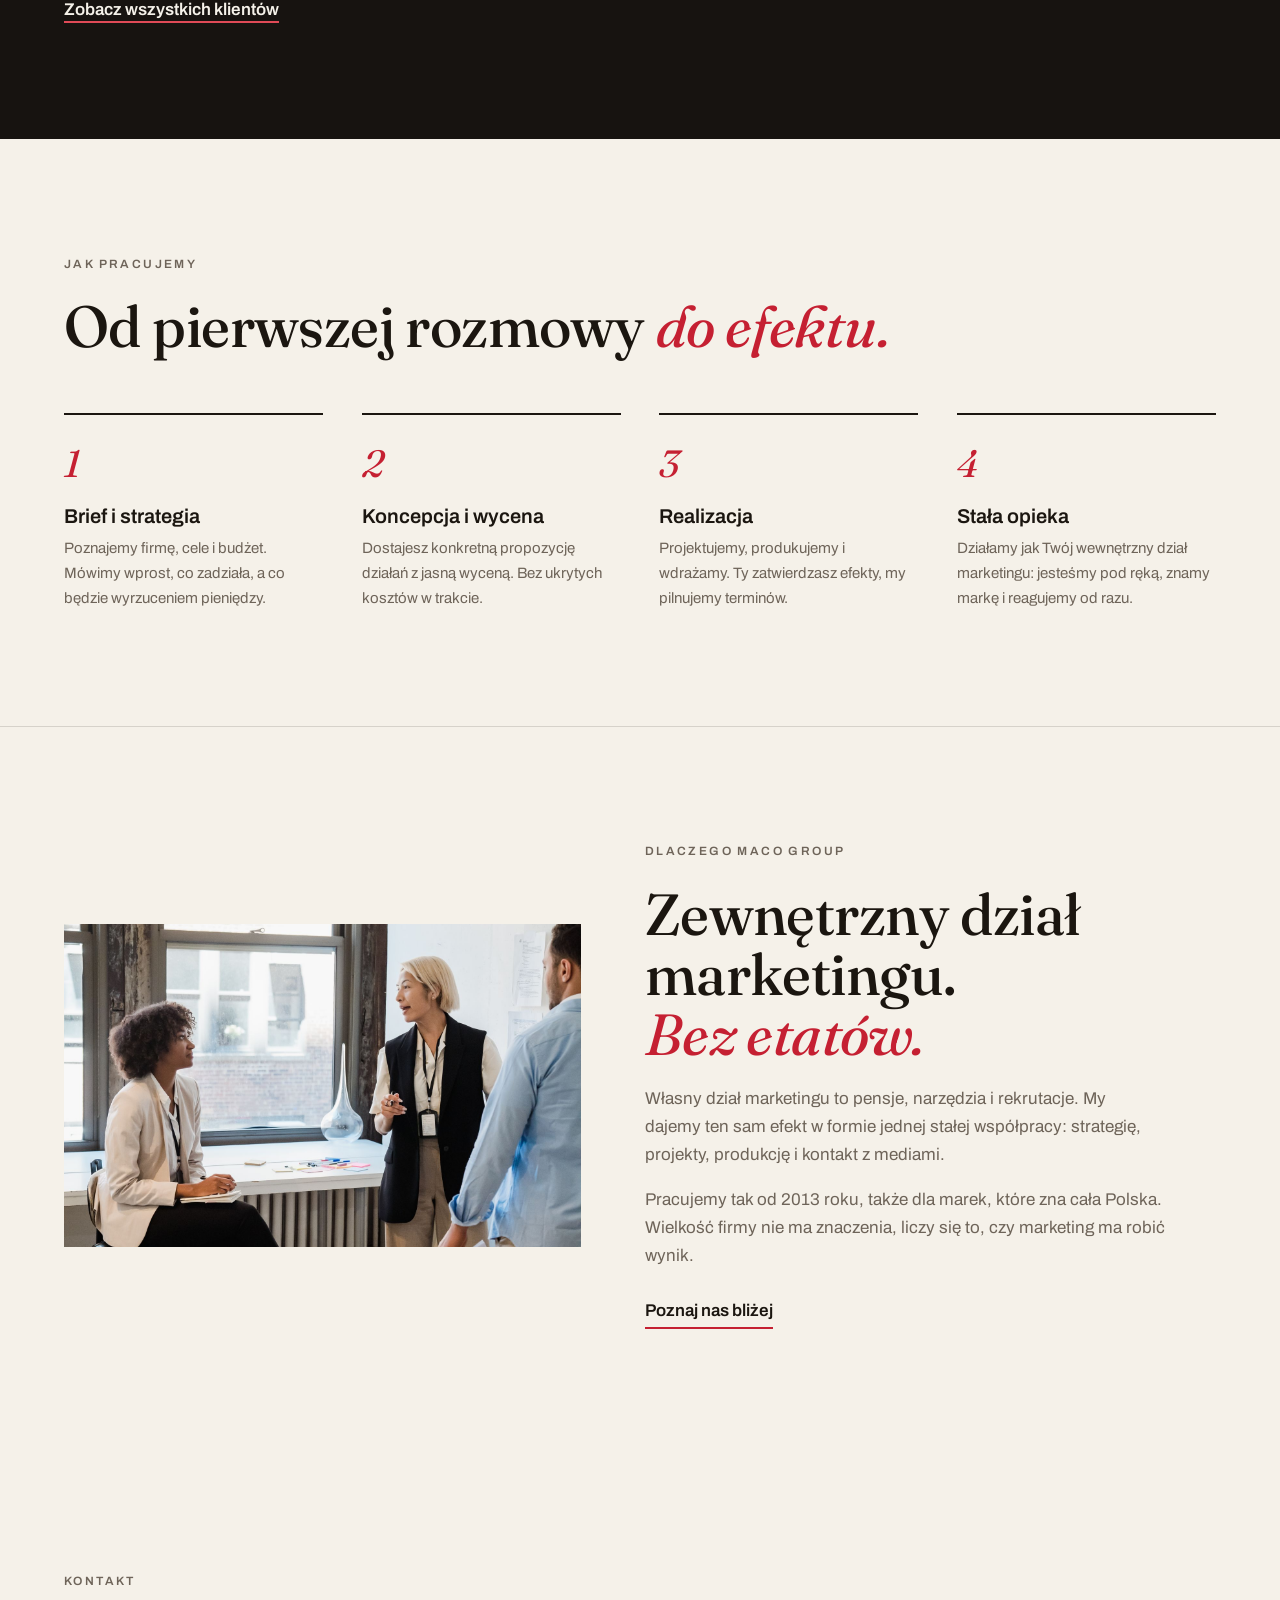
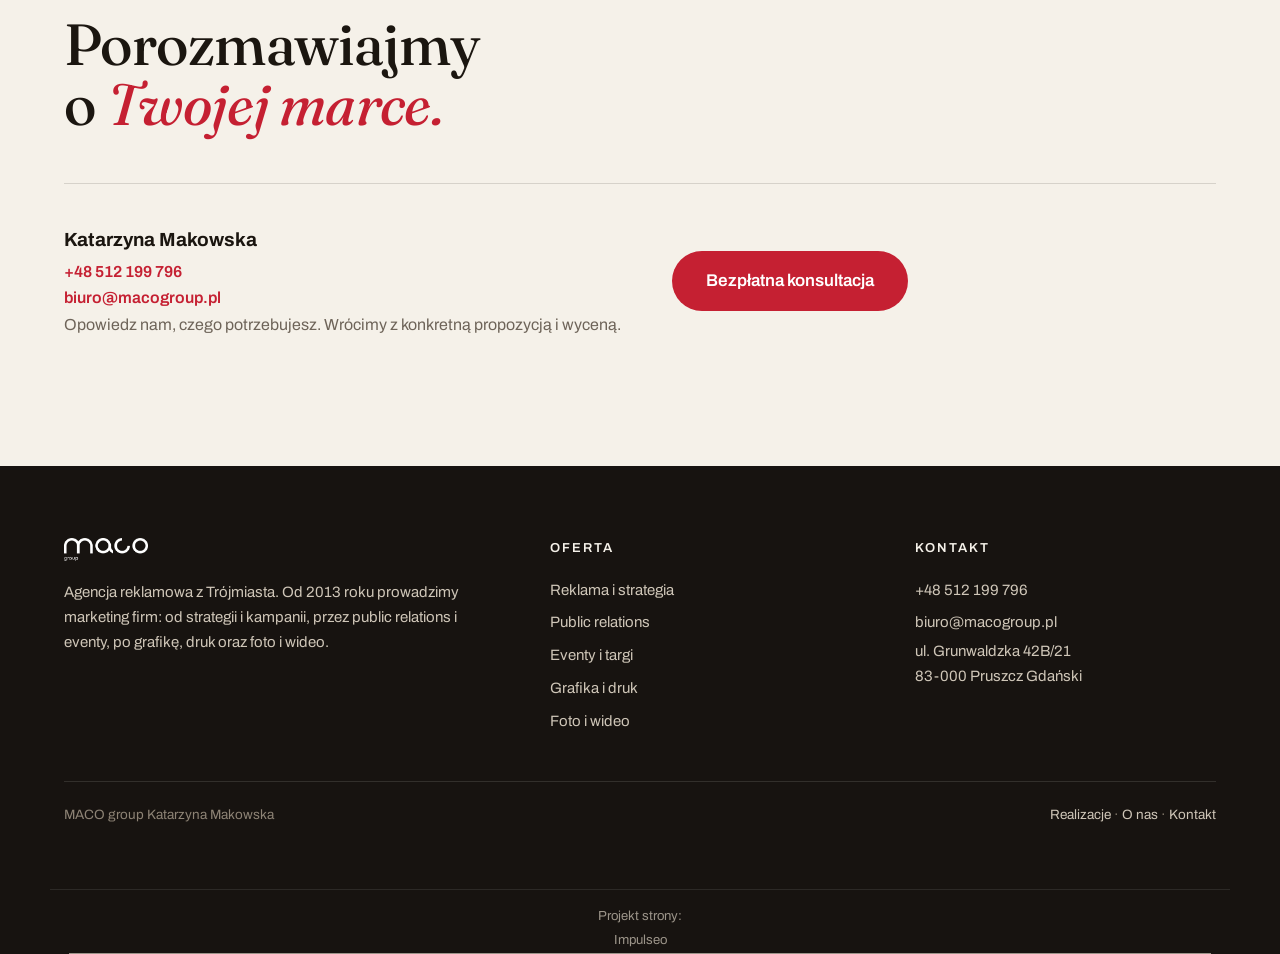
==== commit dd1e7129: "Stopka: podpis Impulseo z linkiem do impulseo.pl" ====
--- a/index.html
+++ b/index.html
@@ -172,6 +172,8 @@
       <span><a href="realizacje.html" style="display:inline">Realizacje</a> · <a href="o-nas.html" style="display:inline">O nas</a> · <a href="kontakt.html" style="display:inline">Kontakt</a></span>
     </div>
   </div>
+
+  <p class="impulseo-credit" style="margin:1.4rem auto 0;padding:1rem 1.2rem 0;max-width:1180px;text-align:center;font-size:.82rem;line-height:1.5;opacity:.72;grid-column:1/-1;flex-basis:100%;width:100%;border-top:1px solid rgba(128,128,128,.28)">Projekt strony: <a href="https://impulseo.pl" target="_blank" rel="noopener" style="color:inherit;text-decoration:none;border-bottom:1px solid currentColor">Impulseo</a></p>
 </footer>
 <script src="assets/main.js"></script>
 </body>
